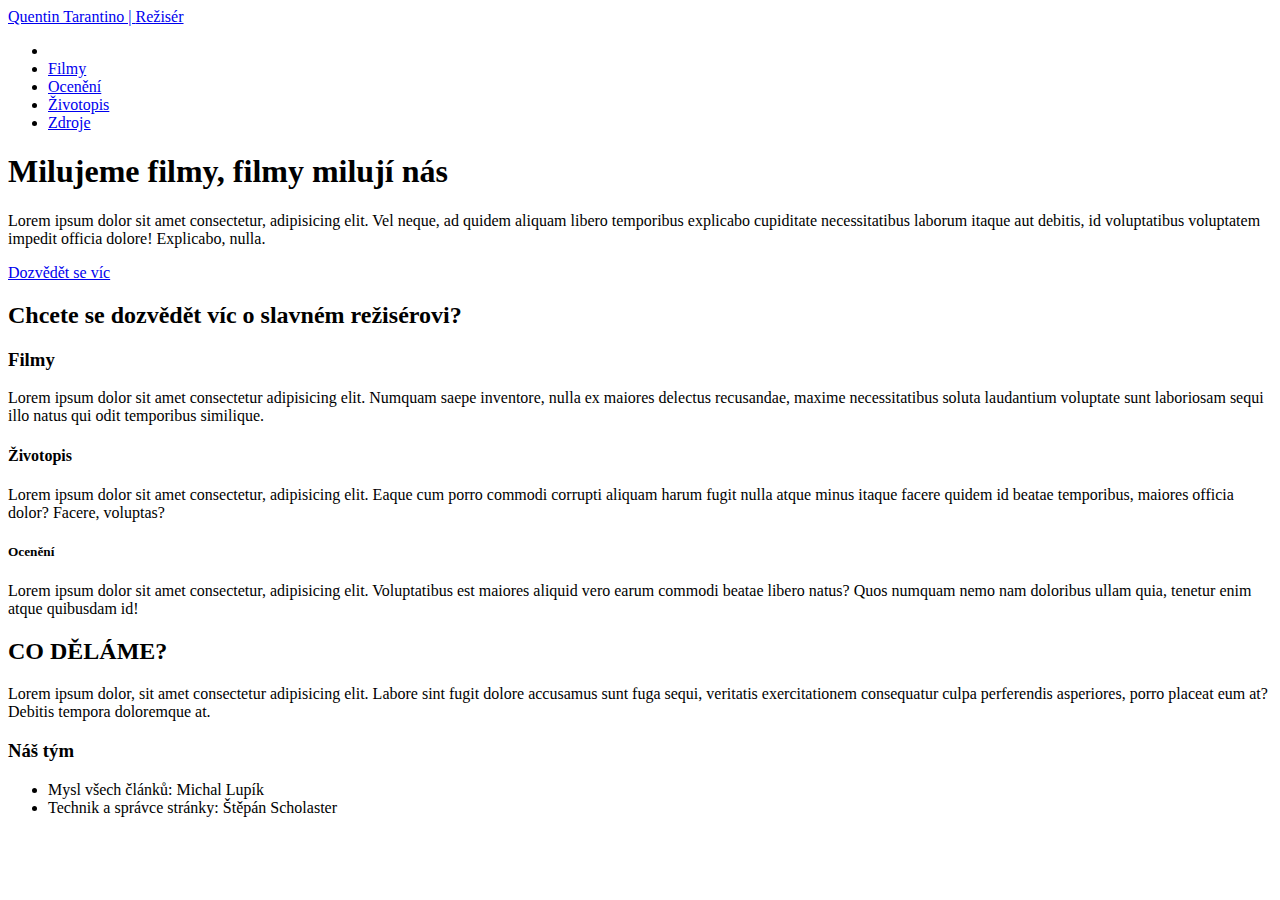
==== index.html @ e6eefcb1 "Add files via upload" ====
<!DOCTYPE html>
<html lang="cs">
<head>
    <meta charset="UTF-8">
    <meta name="viewport" content="width=device-width, initial-scale=1.0">
    <title> Quentin Tarantino | Režisér</title>
    <link rel="stylesheet" href="https://cdnjs.cloudflare.com/ajax/libs/font-awesome/6.4.2/css/all.min.css" 
    integrity="sha512-z3gLpd7yknf1YoNbCzqRKc4qyor8gaKU1qmn+CShxbuBusANI9QpRohGBreCFkKxLhei6S9CQXFEbbKuqLg0DA==" 
    crossorigin="anonymous" referrerpolicy="no-referrer" >
    <link rel="stylesheet" href="./css/style.css">
</head>
<body id="home">
    <nav id="navbar">
        <div id="logo"><a href="index.html"><i class="fa-solid fa-film-open text-primary"></i>Quentin Tarantino | <span 
        class="text primary"> Režisér</span></a></div>
        <ul>
            <li><a href="#home"><i class="fa-solid fa-film"></i></a></li>
            <li><a href="#filmy">Filmy</a></li>
            <li><a href="ocenění">Ocenění</a></li>
            <li><a href="životopis">Životopis</a></li>
            <li><a href="zdroje">Zdroje</a></li>
        </ul>
    </nav>
<div id="showcase">
    <div class="showcase-content">
        <h1 class="l-heading">Milujeme filmy, filmy milují nás</h1>
        <p class="lead">
            Lorem ipsum dolor sit amet consectetur, adipisicing elit. Vel neque, ad quidem aliquam libero temporibus explicabo cupiditate necessitatibus laborum itaque aut debitis, id voluptatibus voluptatem impedit officia dolore! Explicabo, nulla.
        </p>
        <a href="#what" class="btn">Dozvědět se víc</a>
    </div>
</div>
<section id="what" class="bg-light py-1">
    <div class="container">
        <h2 class="m-heading text center">
            <span class="text-primary">Chcete</span> se dozvědět víc o slavném režisérovi?
        </h2>
        <div class="items">
            <div class="item">
                <i class="fas fa-film fa-2x"></i>
                <div>
                    <h3>Filmy</h3>
                    <p>
                        Lorem ipsum dolor sit amet consectetur adipisicing elit. Numquam saepe inventore, nulla ex maiores delectus recusandae, maxime necessitatibus soluta laudantium voluptate sunt laboriosam sequi illo natus qui odit temporibus similique.
                    </p>
        <div class="items">
            <div class="item">
                 <i class="fas fa-person fa-2x"></i>
                 <div>
                     <h4>Životopis</h4>
                    <p>
                        Lorem ipsum dolor sit amet consectetur, adipisicing elit. Eaque cum porro commodi corrupti aliquam harum fugit nulla atque minus itaque facere quidem id beatae temporibus, maiores officia dolor? Facere, voluptas?
                    </p>
        <div class="items">
            <div class="item">
                    <i class="fas fa-trophy fa-2x"></i>
                    <div>
                        <h5>Ocenění</h5>
                        <p>
                            Lorem ipsum dolor sit amet consectetur, adipisicing elit. Voluptatibus est maiores aliquid vero earum commodi beatae libero natus? Quos numquam nemo nam doloribus ullam quia, tenetur enim atque quibusdam id!
                        </p>
</section>
<section id="who">
<div class="who-img"></div>
<div class="who-text bg-dark p-2">
    <h2 class="m-heading">
        <span class="text-primary">CO</span> DĚLÁME?
    </h2>
    <p>
        Lorem ipsum dolor, sit amet consectetur adipisicing elit. Labore sint fugit dolore accusamus sunt fuga sequi, veritatis exercitationem consequatur culpa perferendis asperiores, porro placeat eum at? Debitis tempora doloremque at.
    </p>
    <h3>Náš tým</h3>
    <ul class="list">
    <li>Mysl všech článků: Michal Lupík</li>
    <li>Technik a správce stránky: Štěpán Scholaster</li>
    </ul>
</div>
<footer id="main-footer" class="bg-dark text-center py-1"></footer>
</section>
</body>
</html>
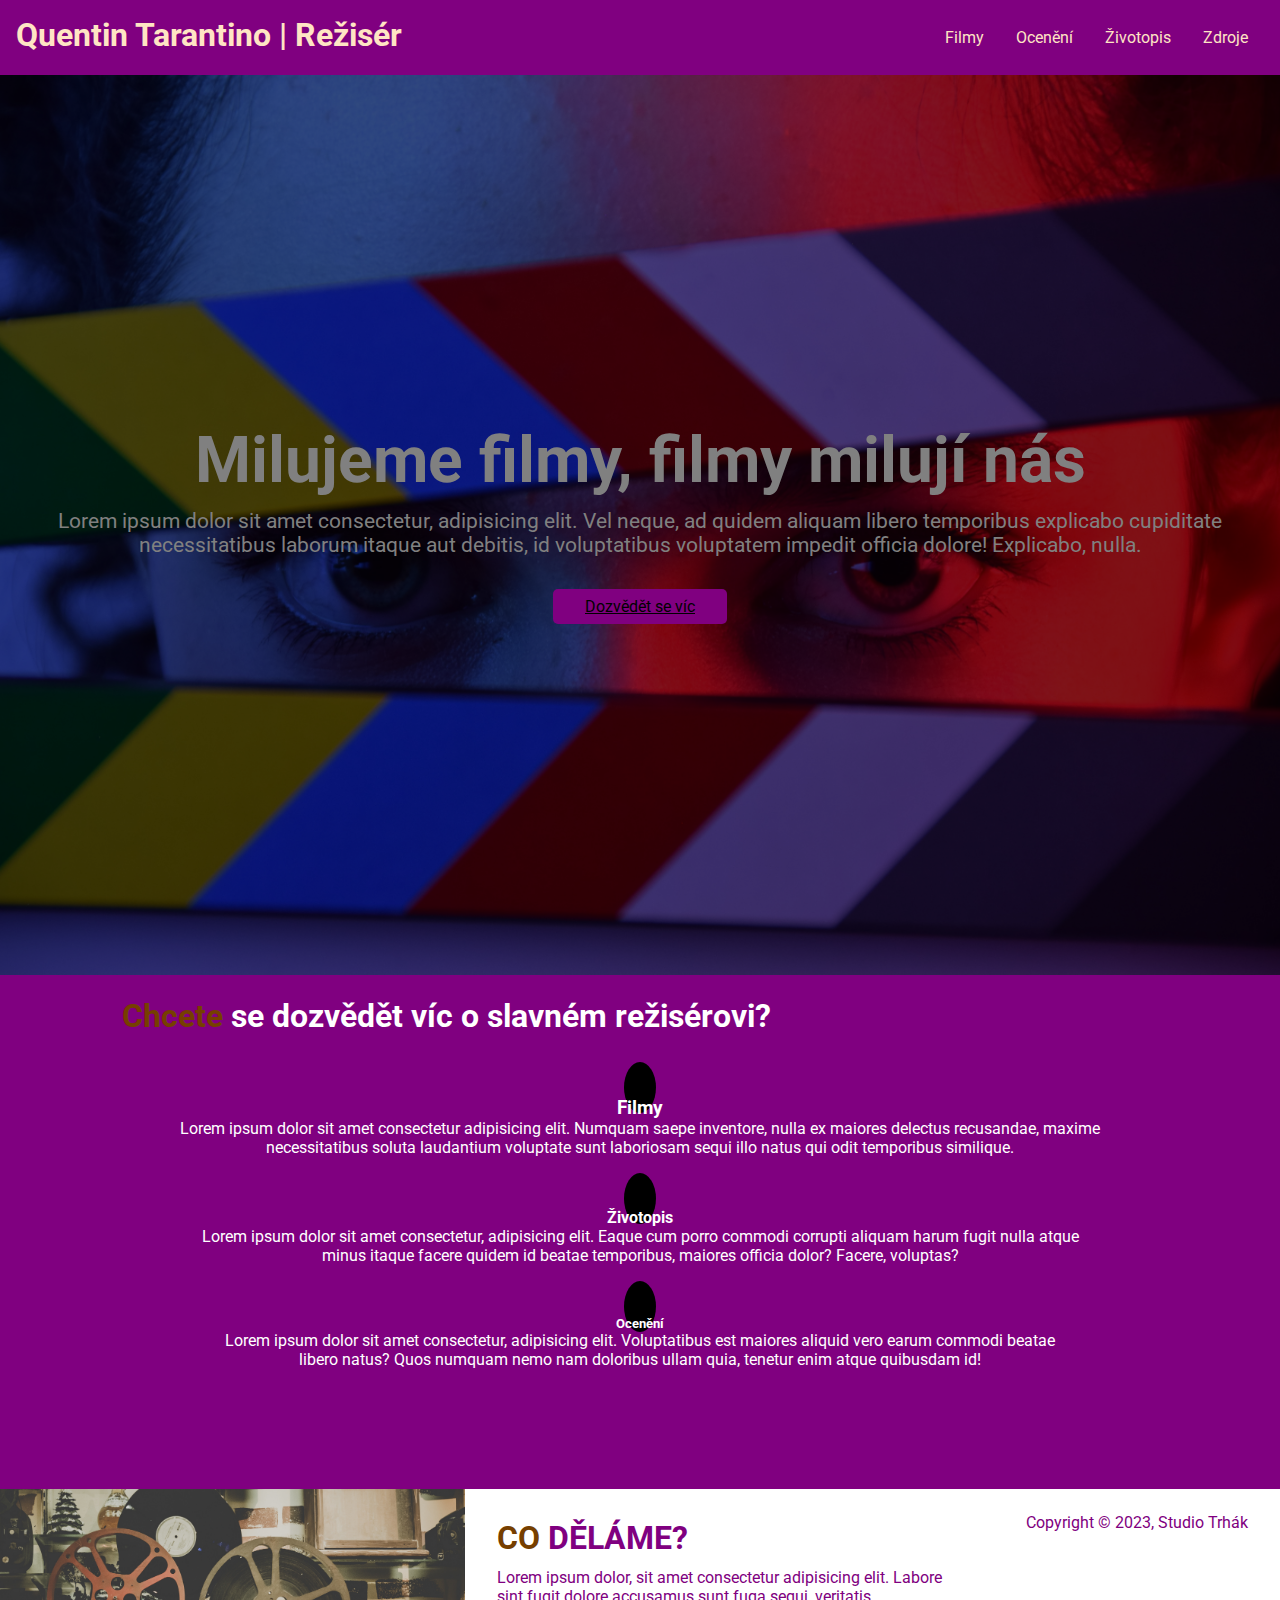
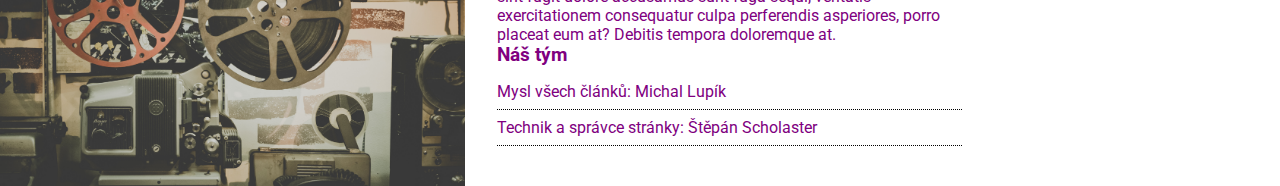
==== commit 6de4e65c: "Add files via upload" ====
--- a/index.html
+++ b/index.html
@@ -75,7 +75,16 @@
     <li>Technik a správce stránky: Štěpán Scholaster</li>
     </ul>
 </div>
-<footer id="main-footer" class="bg-dark text-center py-1"></footer>
+<footer id="main-footer" class="bg-dark text-center py-1">
+    <div class="container">
+        <p>Copyright &copy; 2023, Studio Trhák</p>
+    </div>
+</footer>
+<script
+  src="https://code.jquery.com/jquery-3.7.1.js"
+  integrity="sha256-eKhayi8LEQwp4NKxN+CfCh+3qOVUtJn3QNZ0TciWLP4="
+  crossorigin="anonymous">
+</script>
 </section>
 </body>
 </html>
--- a/css/style.css
+++ b/css/style.css
@@ -0,0 +1,187 @@
+@import url('https://fonts.googleapis.com/css2?family=Roboto&display=swap');
+
+* {
+    margin: 0;
+    padding: 0;
+    box-sizing: border-box;
+}
+
+body {
+    font-family: "Roboto" , sans-serif;
+}
+#logo { 
+    font-weight: bold;
+    font-size: 2rem;
+
+}
+.text-primary  {
+    color: rgb(118, 63, 0);
+}
+
+#navbar {
+    background-color: purple;
+    color: aqua;
+    display: flex;
+    justify-content: space-between;
+    padding: 1rem;
+    flex-wrap: wrap;
+}
+#navbar a {
+    color: bisque;
+    text-decoration: none;
+}
+
+#navbar ul {
+    display: flex;
+    list-style: none;
+    align-items: center;
+}
+
+#navbar ul li {
+    padding: 0.75rem;
+    margin: 0 0.25rem;
+}
+
+#navbar ul li a:hover {
+    background-color: rgb(100, 151, 28);
+    border-radius: 5px;
+    color: black;
+}
+
+@media only screen and (max-width: 700px) {
+    #navbar ul {
+        margin-top: 1rem;
+    }
+}
+#showcase {
+    background: #333 url("../img/showcase.jpg") no-repeat center center/cover; 
+    height: 100vh;
+    width: 100%;
+    color: grey;
+}
+
+#showcase .showcase-content {
+    display: flex;
+    flex-direction: column;
+    text-align: center;
+    justify-content: center;
+    align-items: center;
+    height: 100%;
+    padding: 0 2rem;
+    background-color: rgba(0, 0, 0, 0.5);
+}
+
+.l-heading {
+    font-size: 4rem;
+    margin-bottom: 0.75rem;
+    line-height: 1.1;
+}
+
+.lead {
+    font-size: 1.3rem;
+    margin-bottom: 2rem;
+}
+
+.btn {
+    display: inline-block;
+    color: black;
+    background: purple;
+    padding: 0.5rem 2rem;
+    border: none;
+    border-radius: 5px;
+}
+
+.btn:hover {
+    background: #333;
+    color: black;
+}
+
+.container {
+    max-width: 1100px;
+    margin: auto;
+    padding: 0 2rem;
+    overflow: hidden;
+}
+
+.text-center {
+    text-align: center;
+}
+
+.m-heading {
+    font-size: 2rem;
+    margin-bottom: 0.75rem;
+    line-height: 1.1;
+}
+
+.py-1 {
+    padding: 1.5rem 0;
+}
+.py-2 {
+    padding: 2rem 0;
+}
+.py-3 {
+    padding: 3rem 0;
+}
+
+#what .items {
+    display: flex;
+    padding: 1rem;
+}
+
+#what .item {
+    text-align: center;
+    padding: 1rem;
+}
+
+#what .items .item i {
+    background: black;
+    padding: 1rem;
+    border-radius: 50%;
+    margin-bottom: 1rem;
+}
+
+.bg-light {
+    background:purple ;
+    color: white;
+}
+
+.bg-dark {
+    background: white;
+    color: purple;
+}
+
+.p-1 {
+    padding: 1.5rem;
+}
+
+.p-2 {
+    padding: 2rem;
+}
+
+.p-3 {
+    padding: 3rem;
+}
+
+.list {
+    margin: 0.5rem 0;
+    list-style: none;
+
+
+}
+
+.list li {
+    padding: 0.5rem 0;
+    border-bottom: black dotted 1px;
+}
+
+#who {
+    display: flex;
+}
+
+#who div {
+    flex: 1;
+}
+
+#who .who-img {
+    background: url("../img/movie.jpg") no-repeat center center/cover;
+}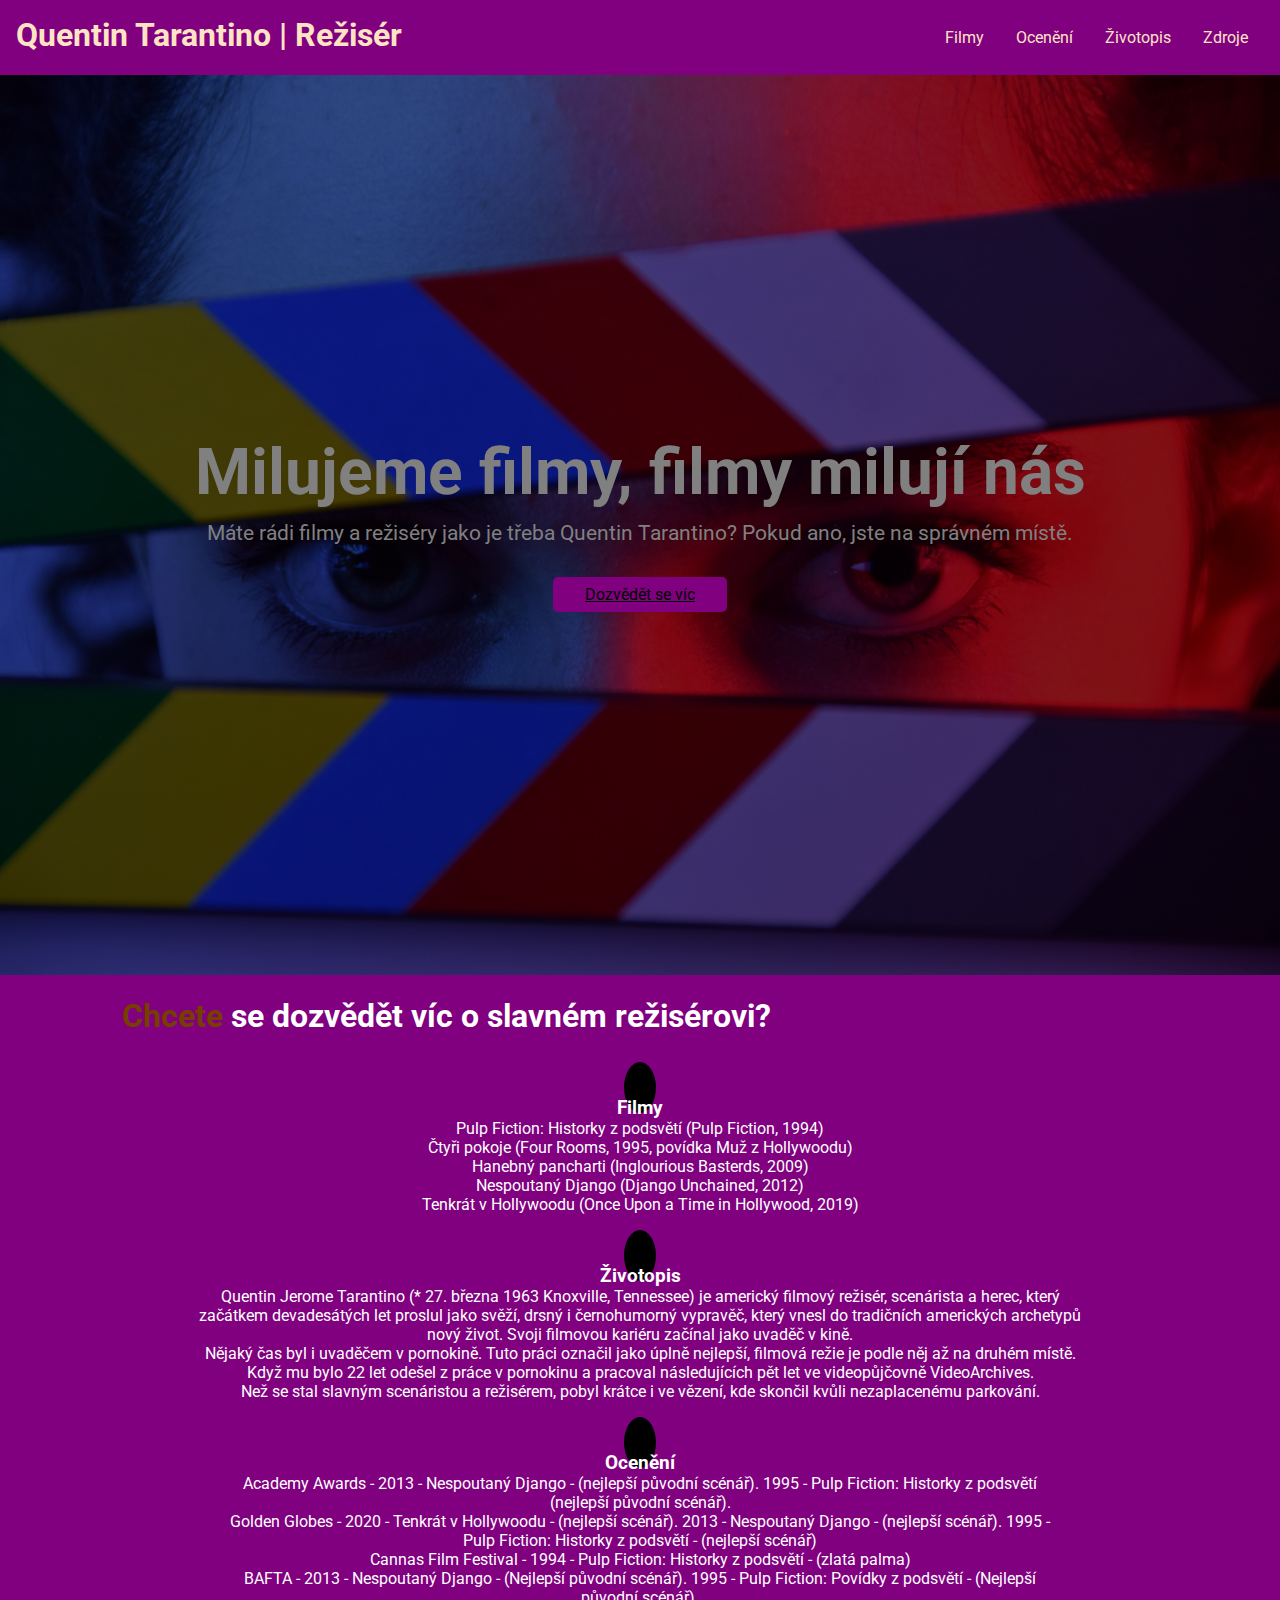
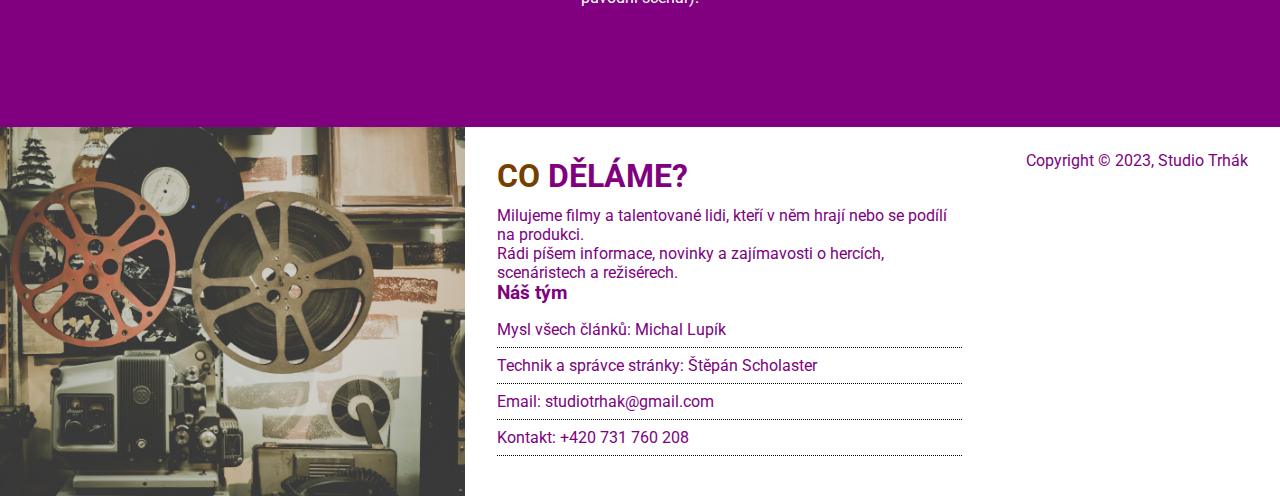
==== commit 6ddd2415: "Add files via upload" ====
--- a/index.html
+++ b/index.html
@@ -25,7 +25,7 @@
     <div class="showcase-content">
         <h1 class="l-heading">Milujeme filmy, filmy milují nás</h1>
         <p class="lead">
-            Lorem ipsum dolor sit amet consectetur, adipisicing elit. Vel neque, ad quidem aliquam libero temporibus explicabo cupiditate necessitatibus laborum itaque aut debitis, id voluptatibus voluptatem impedit officia dolore! Explicabo, nulla.
+            Máte rádi filmy a režiséry jako je třeba Quentin Tarantino? Pokud ano, jste na správném místě.
         </p>
         <a href="#what" class="btn">Dozvědět se víc</a>
     </div>
@@ -41,23 +41,50 @@
                 <div>
                     <h3>Filmy</h3>
                     <p>
-                        Lorem ipsum dolor sit amet consectetur adipisicing elit. Numquam saepe inventore, nulla ex maiores delectus recusandae, maxime necessitatibus soluta laudantium voluptate sunt laboriosam sequi illo natus qui odit temporibus similique.
+                        Pulp Fiction: Historky z podsvětí (Pulp Fiction, 1994)
+                    </p>
+                    <p>
+                        Čtyři pokoje (Four Rooms, 1995, povídka Muž z Hollywoodu)
+                    </p>
+                    <p>
+                        Hanebný pancharti (Inglourious Basterds, 2009)
+                    </p>
+                    <p>
+                        Nespoutaný Django (Django Unchained, 2012)
+                    </p>
+                    <p>
+                        Tenkrát v Hollywoodu (Once Upon a Time in Hollywood, 2019)
                     </p>
         <div class="items">
             <div class="item">
                  <i class="fas fa-person fa-2x"></i>
                  <div>
-                     <h4>Životopis</h4>
+                     <h3>Životopis</h3>
                     <p>
-                        Lorem ipsum dolor sit amet consectetur, adipisicing elit. Eaque cum porro commodi corrupti aliquam harum fugit nulla atque minus itaque facere quidem id beatae temporibus, maiores officia dolor? Facere, voluptas?
+                        Quentin Jerome Tarantino (* 27. března 1963 Knoxville, Tennessee) je americký filmový režisér, scenárista a herec, který začátkem devadesátých let proslul jako svěží, drsný i černohumorný vypravěč, který vnesl do tradičních amerických archetypů nový život.
+                        Svoji filmovou kariéru začínal jako uvaděč v kině. 
+                    <p>
+                        Nějaký čas byl i uvaděčem v pornokině. Tuto práci označil jako úplně nejlepší, filmová režie je podle něj až na druhém místě. Když mu bylo 22 let odešel z práce v pornokinu a pracoval následujících pět let ve videopůjčovně VideoArchives.
+                    </p>
+                    <p>
+                        Než se stal slavným scenáristou a režisérem, pobyl krátce i ve vězení, kde skončil kvůli nezaplacenému parkování.
                     </p>
         <div class="items">
             <div class="item">
                     <i class="fas fa-trophy fa-2x"></i>
                     <div>
-                        <h5>Ocenění</h5>
+                        <h3>Ocenění</h3>
                         <p>
-                            Lorem ipsum dolor sit amet consectetur, adipisicing elit. Voluptatibus est maiores aliquid vero earum commodi beatae libero natus? Quos numquam nemo nam doloribus ullam quia, tenetur enim atque quibusdam id!
+                           Academy Awards - 2013 - Nespoutaný Django - (nejlepší původní scénář). 1995 - Pulp Fiction: Historky z podsvětí (nejlepší původní scénář).
+                        </p>
+                        <p>
+                            Golden Globes - 2020 - Tenkrát v Hollywoodu - (nejlepší scénář). 2013 - Nespoutaný Django - (nejlepší scénář). 1995 - Pulp Fiction: Historky z podsvětí - (nejlepší scénář)
+                        </p>
+                        <p>
+                            Cannas Film Festival - 1994 - Pulp Fiction: Historky z podsvětí - (zlatá palma)
+                        </p>
+                        <p>
+                            BAFTA - 2013 - Nespoutaný Django - (Nejlepší původní scénář). 1995 - Pulp Fiction: Povídky z podsvětí - (Nejlepší původní scénář).
                         </p>
 </section>
 <section id="who">
@@ -67,12 +94,17 @@
         <span class="text-primary">CO</span> DĚLÁME?
     </h2>
     <p>
-        Lorem ipsum dolor, sit amet consectetur adipisicing elit. Labore sint fugit dolore accusamus sunt fuga sequi, veritatis exercitationem consequatur culpa perferendis asperiores, porro placeat eum at? Debitis tempora doloremque at.
+        Milujeme filmy a talentované lidi, kteří v něm hrají nebo se podílí na produkci.
+    </p>
+    <p>
+        Rádi píšem informace, novinky a zajímavosti o hercích, scenáristech a režisérech.
     </p>
     <h3>Náš tým</h3>
     <ul class="list">
     <li>Mysl všech článků: Michal Lupík</li>
     <li>Technik a správce stránky: Štěpán Scholaster</li>
+    <li>Email: studiotrhak@gmail.com</li>
+    <li>Kontakt: +420 731 760 208</li>
     </ul>
 </div>
 <footer id="main-footer" class="bg-dark text-center py-1">
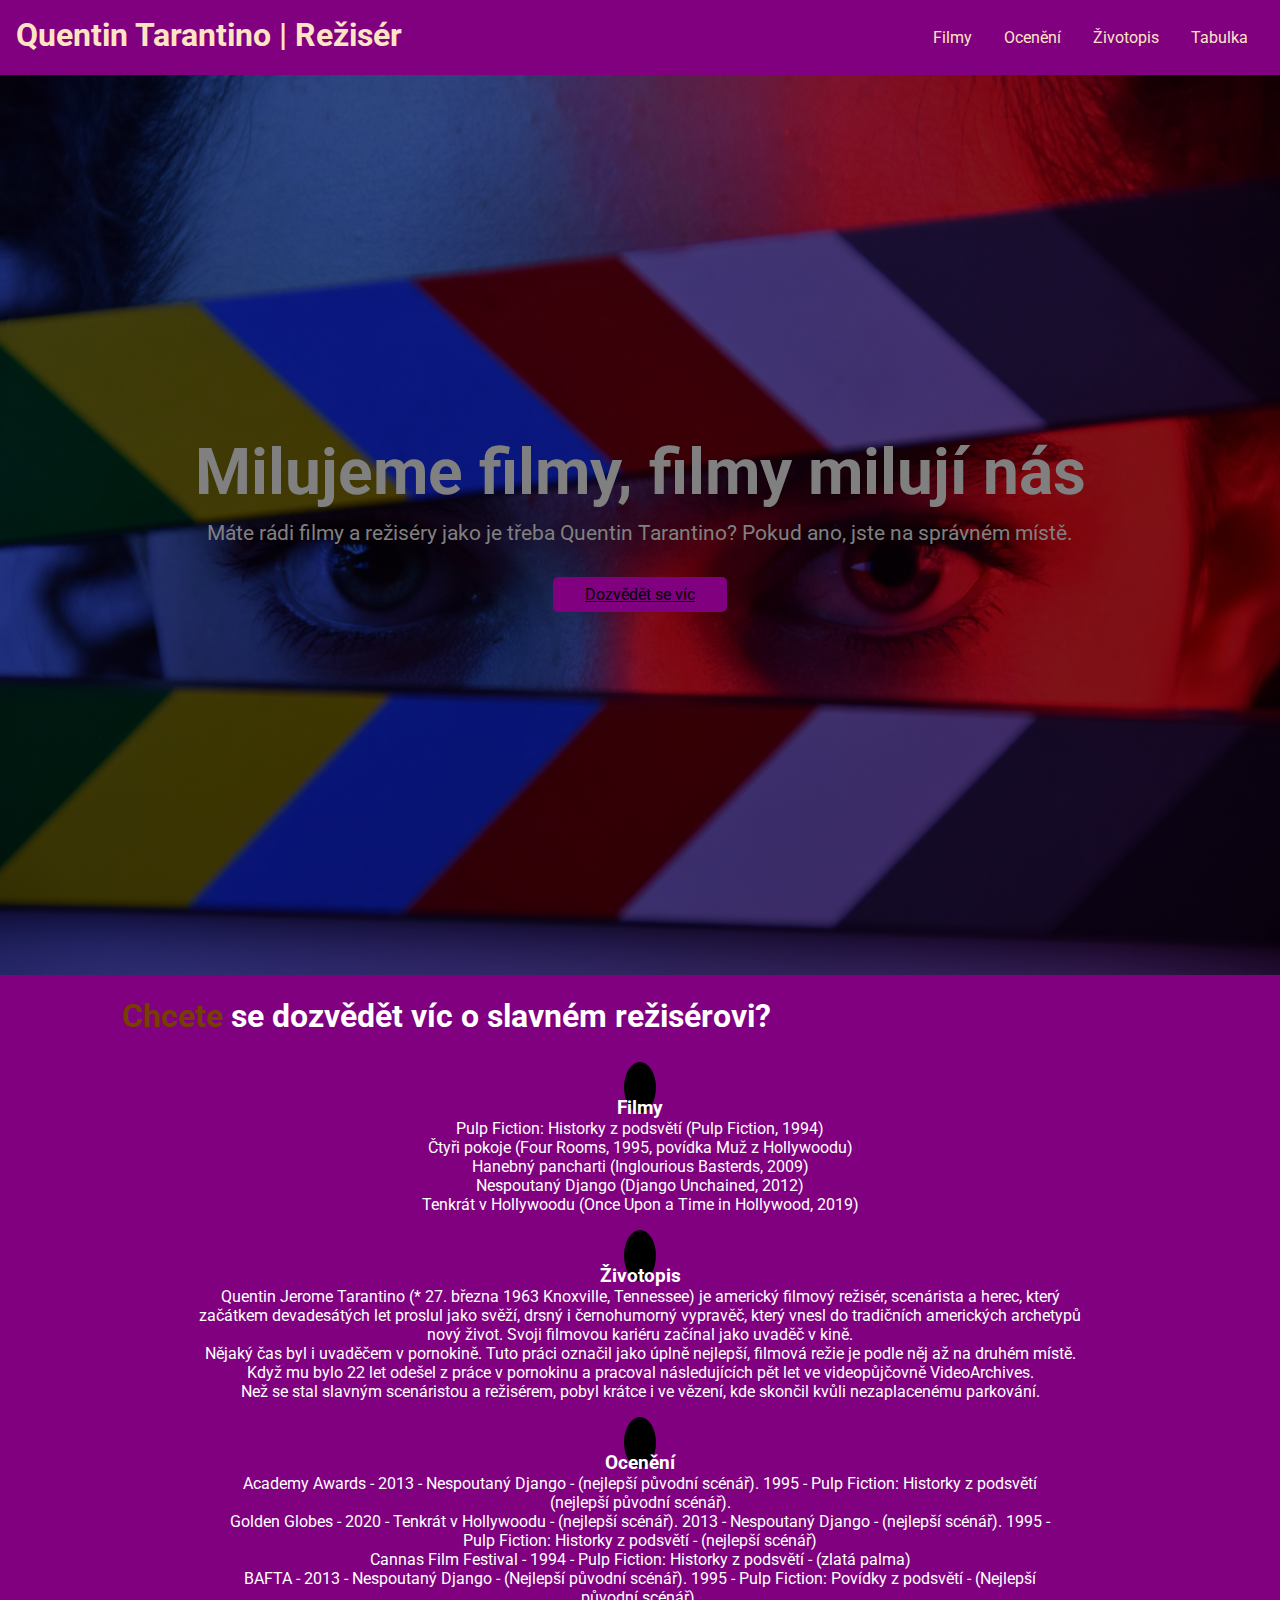
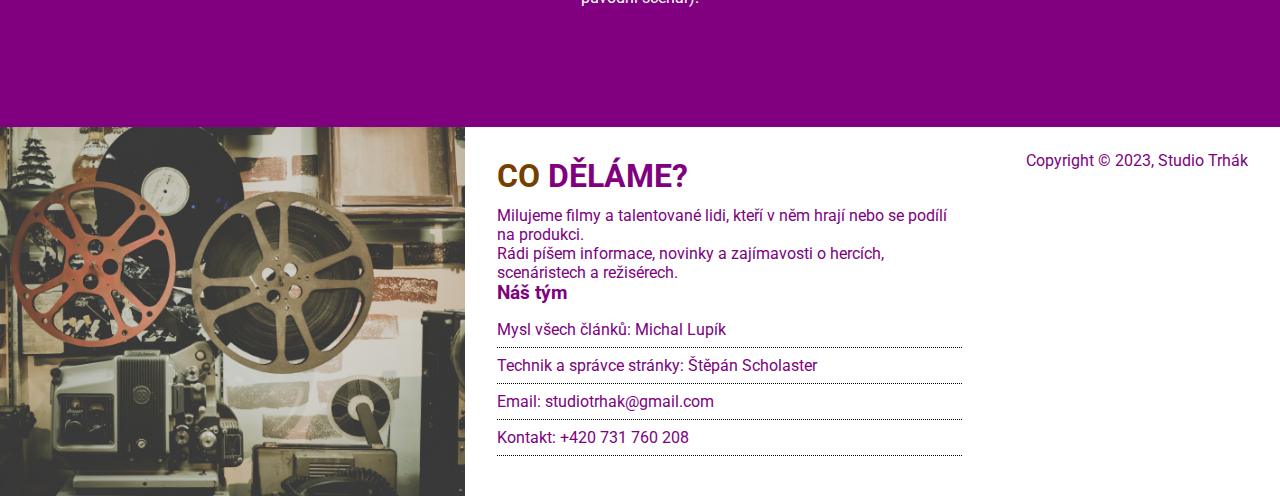
==== commit ebfd46da: "Add files via upload" ====
--- a/index.html
+++ b/index.html
@@ -18,7 +18,7 @@
             <li><a href="#filmy">Filmy</a></li>
             <li><a href="ocenění">Ocenění</a></li>
             <li><a href="životopis">Životopis</a></li>
-            <li><a href="zdroje">Zdroje</a></li>
+            <li><a href="tabulka.html">Tabulka</a></li>
         </ul>
     </nav>
 <div id="showcase">
@@ -86,6 +86,8 @@
                         <p>
                             BAFTA - 2013 - Nespoutaný Django - (Nejlepší původní scénář). 1995 - Pulp Fiction: Povídky z podsvětí - (Nejlepší původní scénář).
                         </p>
+        </div>
+            </div>
 </section>
 <section id="who">
 <div class="who-img"></div>
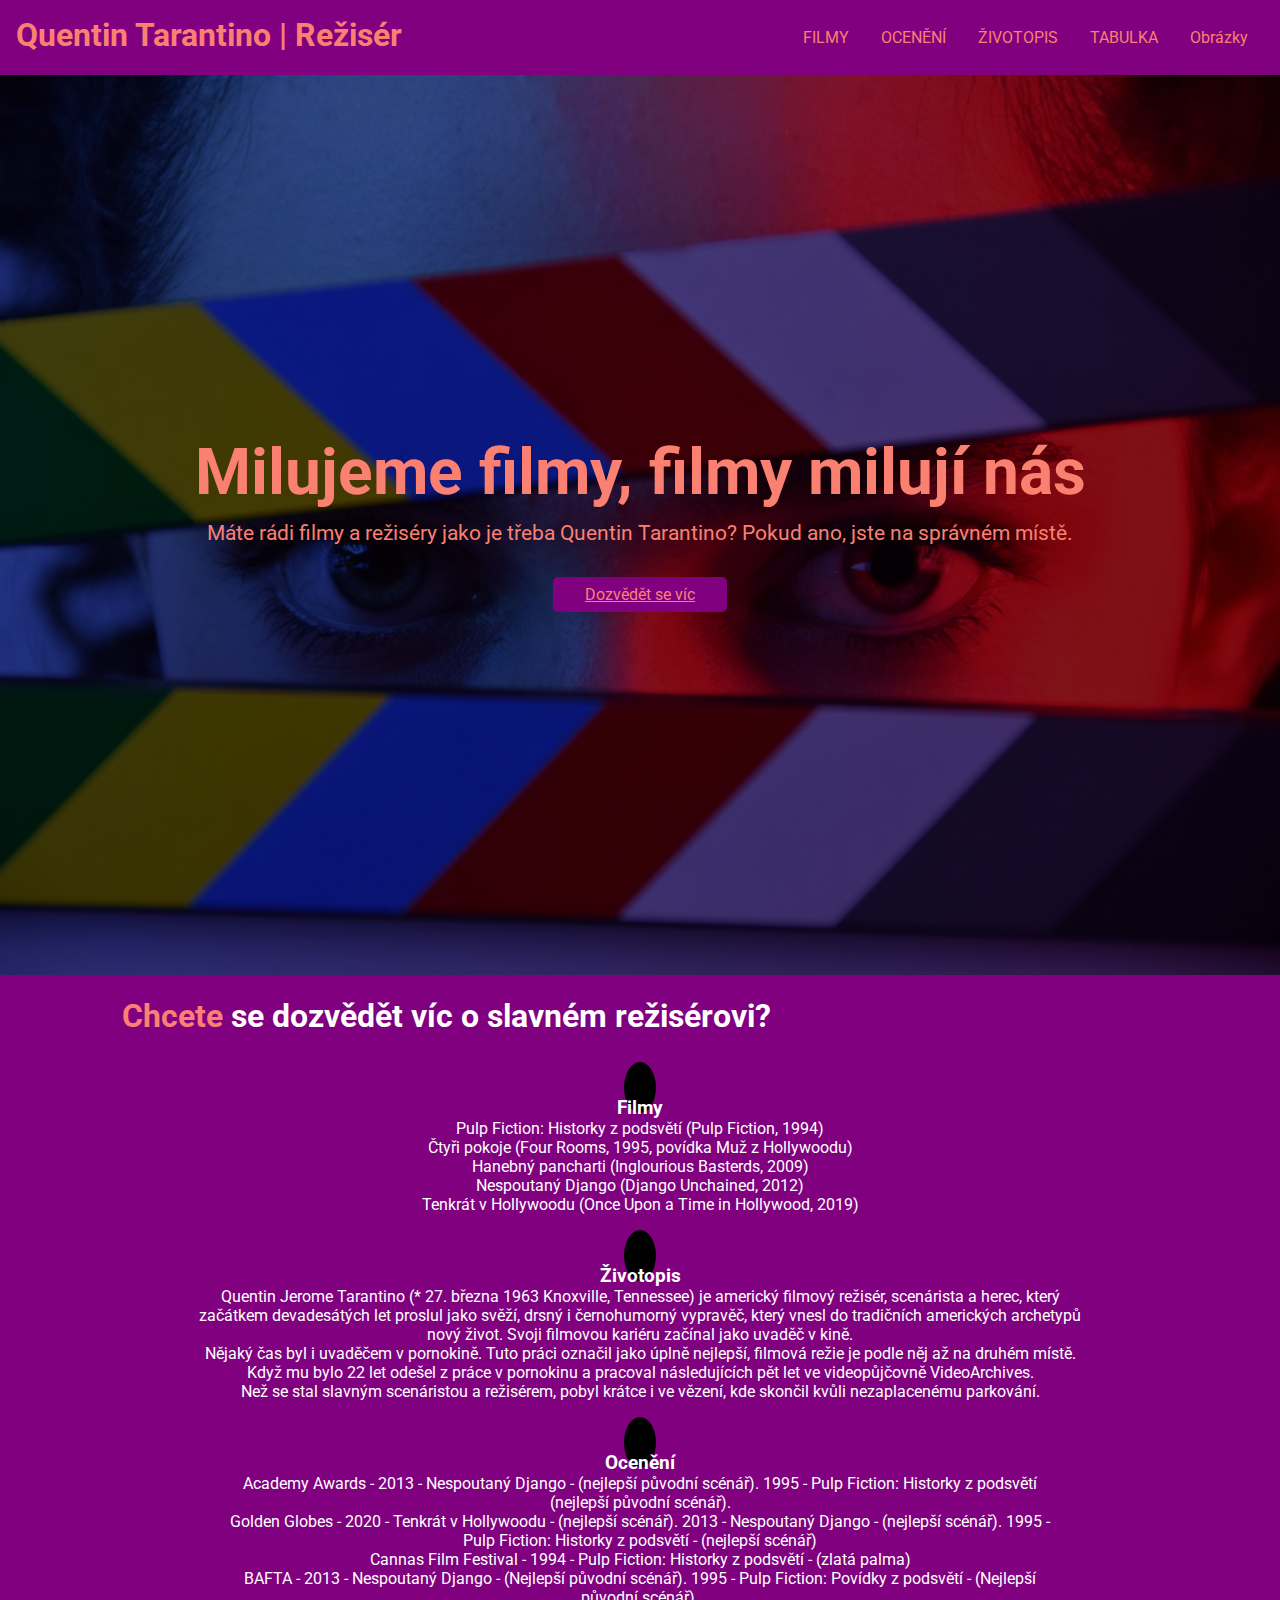
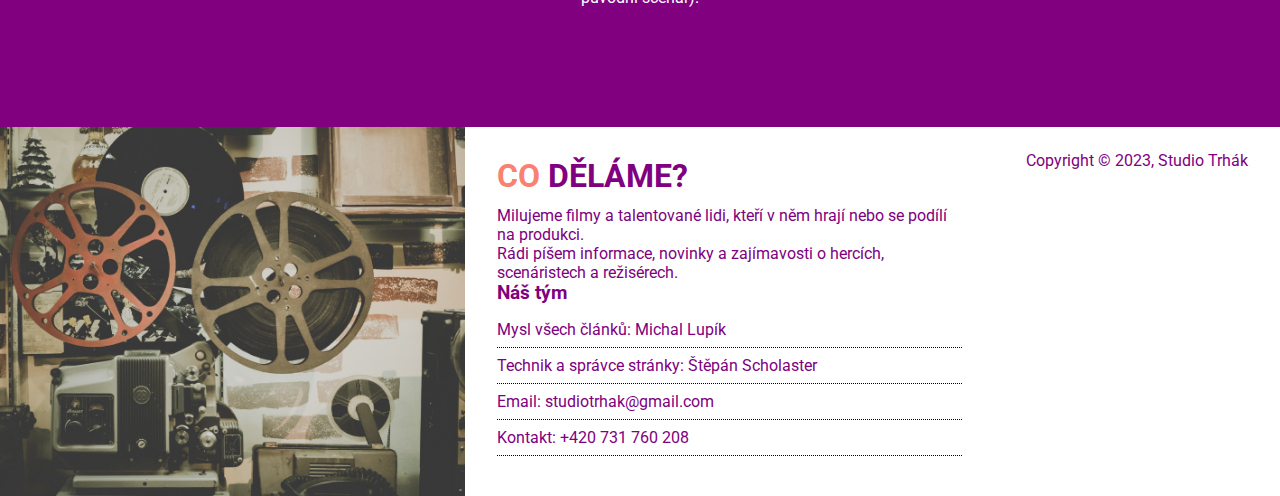
==== commit e9ee5395: "Add files via upload" ====
--- a/index.html
+++ b/index.html
@@ -14,11 +14,12 @@
         <div id="logo"><a href="index.html"><i class="fa-solid fa-film-open text-primary"></i>Quentin Tarantino | <span 
         class="text primary"> Režisér</span></a></div>
         <ul>
-            <li><a href="#home"><i class="fa-solid fa-film"></i></a></li>
-            <li><a href="#filmy">Filmy</a></li>
-            <li><a href="ocenění">Ocenění</a></li>
-            <li><a href="životopis">Životopis</a></li>
-            <li><a href="tabulka.html">Tabulka</a></li>
+            <li><a href="#home"><i class="fa-solid fa-home"></i></a></li>
+            <li><a href="#filmy">FILMY     <i class="fa-solid fa-film"></i></a></li>
+            <li><a href="#ocenění">OCENĚNÍ   <i class="fa-solid fa-trophy"></i></a></li>
+            <li><a href="životopis">ŽIVOTOPIS    <i class="fa-solid fa-person"></i></a></li>
+            <li><a href="tabulka.html">TABULKA    <i class="fa-solid fa-folder"></i></a></li>
+            <li><a href="obrazky.html">Obrázky   <i class="fa-solid fa-camera"></i></a></li>
         </ul>
     </nav>
 <div id="showcase">
--- a/css/style.css
+++ b/css/style.css
@@ -15,7 +15,7 @@
 
 }
 .text-primary  {
-    color: rgb(118, 63, 0);
+    color: salmon;
 }
 
 #navbar {
@@ -27,7 +27,7 @@
     flex-wrap: wrap;
 }
 #navbar a {
-    color: bisque;
+    color: salmon;
     text-decoration: none;
 }
 
@@ -57,7 +57,7 @@
     background: #333 url("../img/showcase.jpg") no-repeat center center/cover; 
     height: 100vh;
     width: 100%;
-    color: grey;
+    color: salmon;
 }
 
 #showcase .showcase-content {
@@ -84,7 +84,7 @@
 
 .btn {
     display: inline-block;
-    color: black;
+    color: salmon;
     background: purple;
     padding: 0.5rem 2rem;
     border: none;
@@ -184,4 +184,159 @@
 
 #who .who-img {
     background: url("../img/movie.jpg") no-repeat center center/cover;
+}
+
+#footer a {
+    color: purple;
+    text-decoration: none;
+
+}
+
+#nastroje .items {
+    display: flex;
+    justify-content: space-around;
+    flex-wrap: wrap;
+}
+
+#nastroje .item {
+    position: relative;
+    background-color: purple;
+    padding: 0.3rem;
+    margin-bottom: 2rem;
+}
+
+#nastroje .item:hover .overlay {
+    width: 100%;
+}
+
+
+#nastroje .image {
+    width: 400px;
+}
+
+#nastroje .overlay {
+    position: absolute;
+    bottom: 0;
+    left: 0;
+    right: 0;
+    background-color: var(--primary-color);
+    overflow: hidden;
+    width: 0;
+    height: 100%;
+    transition: .5s ease;
+}
+
+#nastroje .text {
+    white-space: nowrap;
+    color: white;
+    font-size: 20px;
+    position: absolute;
+    overflow: hidden;
+    top: 50%;
+    left: 50%;
+    transform: translate(-50%, -50%);
+    -ms-transform: translate(-50%, -50%);
+}
+
+.my-table {
+    width: 100%;
+    border-collapse: collapse;
+
+}
+
+.my-table td,
+.my-table th {
+    border: 1px solid black;
+    padding: 8px;
+}
+
+.my-table tr:nth-child(even) {
+    background-color: gray;
+}
+
+.my-table tr:hover {
+    background-color: purple
+}
+
+.my-table th {
+    padding-top: 12px;
+    padding-bottom: 12px;
+    text-align: left;
+    background-color: var(--primary-color);
+    color: black;
+}
+
+label,
+input,
+legend,
+textarea {
+    margin: 1rem;
+    padding: 1rem;
+
+}
+
+label {
+    color: var(--primary-color);
+    font-weight: bold;
+
+}
+
+input,
+textarea {
+    box-shadow: rgba(0, 0, 0, 0.35) 0px 5px 10px;
+    border: none;
+    background-color: transparent;
+}
+
+input[type="text"],
+input[type="url"],
+textarea {
+    width: 95%;
+}
+
+input[type="radio"] {
+    box-shadow: none;
+}
+
+
+#parallax {
+    /* The image used */
+    background-image: url("../img/bg-parallax.jpg");
+    height: 400px;
+
+    /* Create the parallax scrolling effect */
+    background-attachment: fixed;
+    background-position: center;
+    background-repeat: no-repeat;
+    background-size: cover;
+}
+
+#parallax .content {
+    display: flex;
+    flex-direction: column;
+    text-align: center;
+    justify-content: center;
+    align-items: center;
+    height: 100%;
+    padding: 0 2rem;
+    background-color: rgba(255, 255, 255, 0.5);
+}
+
+#parallax .content h2 {
+    background-color: purple;
+    padding: 0.5rem;
+}
+
+@media only screen and (max-width: 600px) {
+    #navbar {
+        flex-wrap: wrap;
+        justify-content: center;
+    }
+
+    h1 {
+        margin-bottom: 1rem;
+        font-size: 3rem;
+    }
+
+    
 }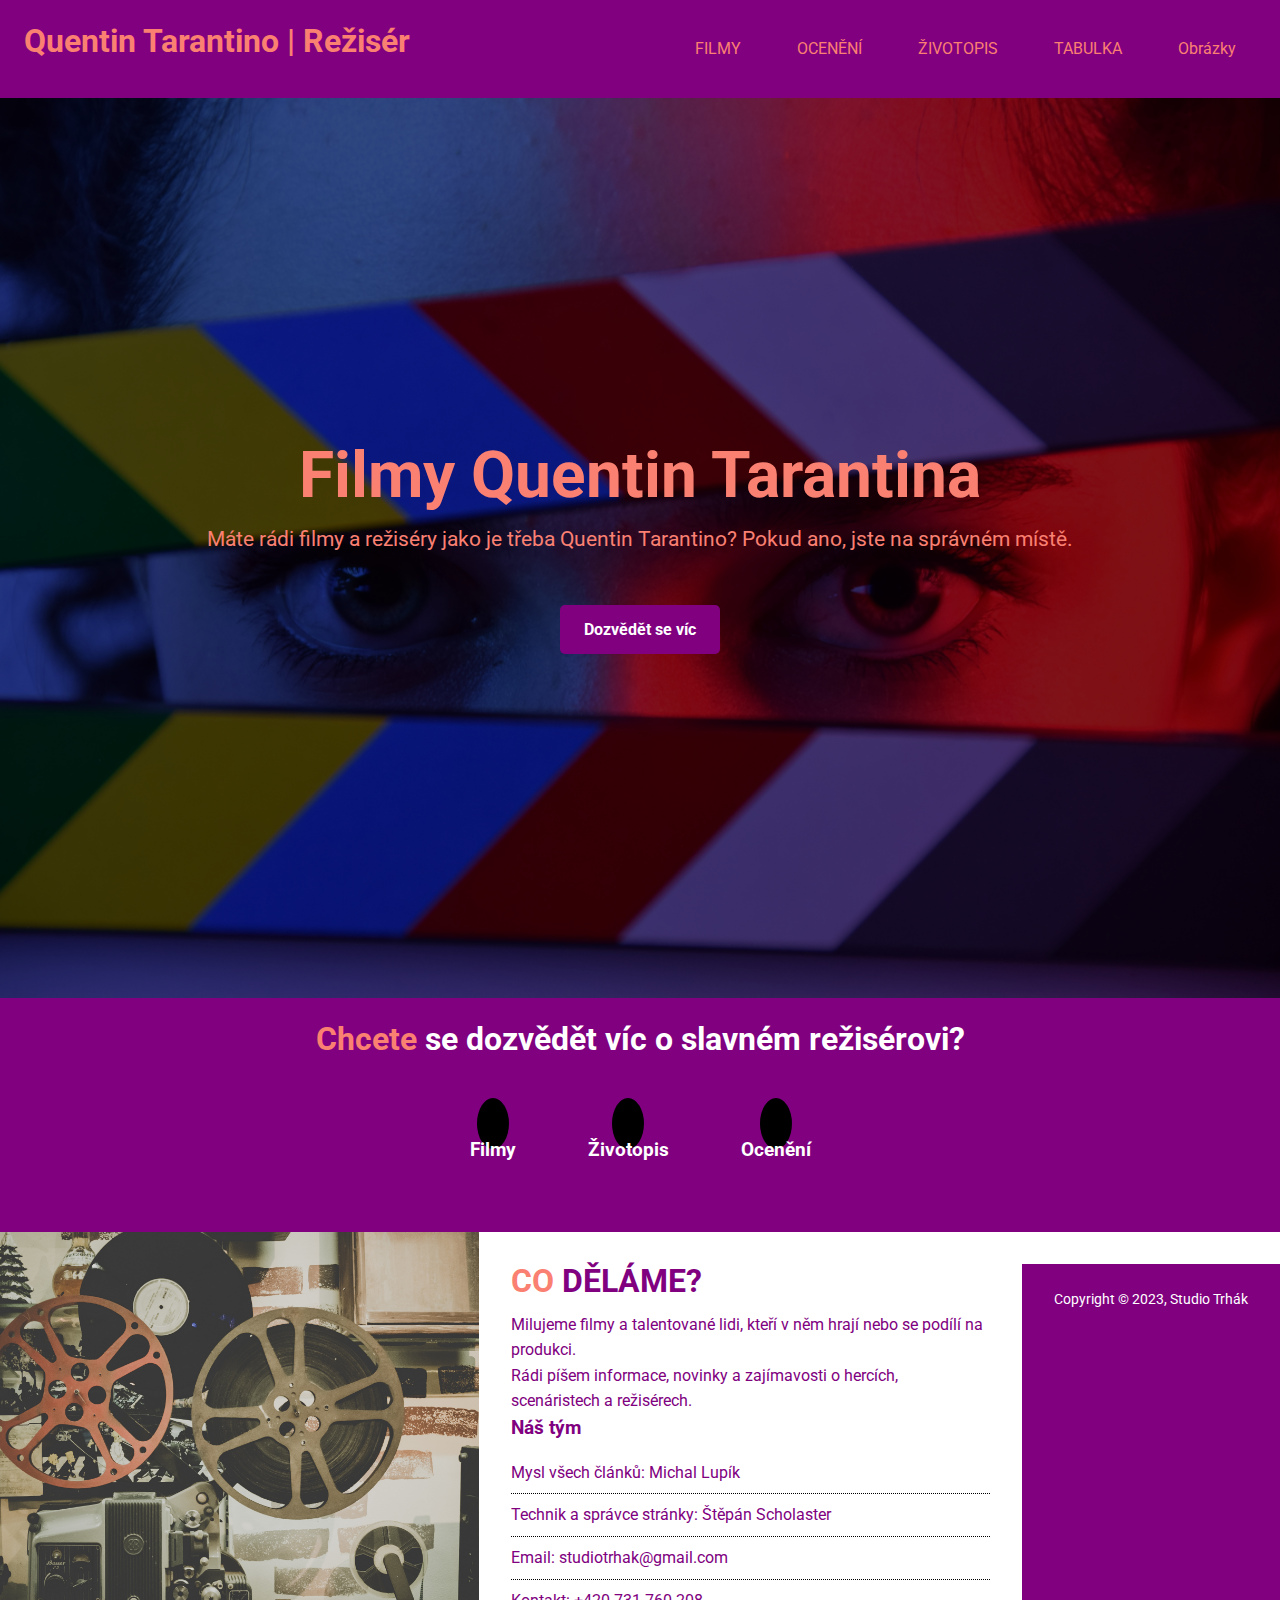
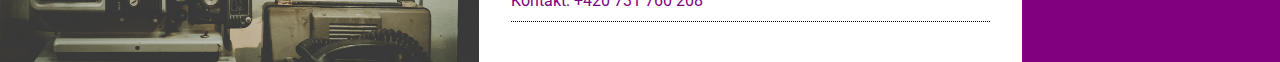
==== commit 4e68fefa: "Add files via upload" ====
--- a/index.html
+++ b/index.html
@@ -15,16 +15,16 @@
         class="text primary"> Režisér</span></a></div>
         <ul>
             <li><a href="#home"><i class="fa-solid fa-home"></i></a></li>
-            <li><a href="#filmy">FILMY     <i class="fa-solid fa-film"></i></a></li>
-            <li><a href="#ocenění">OCENĚNÍ   <i class="fa-solid fa-trophy"></i></a></li>
-            <li><a href="životopis">ŽIVOTOPIS    <i class="fa-solid fa-person"></i></a></li>
+            <li><a href="filmy.html">FILMY <i class="fa-solid fa-film"></i></a></li>
+            <li><a href="oceneni.html">OCENĚNÍ <i class="fa-solid fa-trophy"></i></a></li>
+            <li><a href="zivotopis.html">ŽIVOTOPIS <i class="fa-solid fa-person"></i></a></li>
             <li><a href="tabulka.html">TABULKA    <i class="fa-solid fa-folder"></i></a></li>
             <li><a href="obrazky.html">Obrázky   <i class="fa-solid fa-camera"></i></a></li>
         </ul>
     </nav>
 <div id="showcase">
     <div class="showcase-content">
-        <h1 class="l-heading">Milujeme filmy, filmy milují nás</h1>
+        <h1 class="l-heading">Filmy Quentin Tarantina</h1>
         <p class="lead">
             Máte rádi filmy a režiséry jako je třeba Quentin Tarantino? Pokud ano, jste na správném místě.
         </p>
@@ -32,64 +32,34 @@
     </div>
 </div>
 <section id="what" class="bg-light py-1">
-    <div class="container">
-        <h2 class="m-heading text center">
+    <div class="container text-center">
+        <h2 class="m-heading text-center">
             <span class="text-primary">Chcete</span> se dozvědět víc o slavném režisérovi?
         </h2>
         <div class="items">
             <div class="item">
                 <i class="fas fa-film fa-2x"></i>
                 <div>
-                    <h3>Filmy</h3>
-                    <p>
-                        Pulp Fiction: Historky z podsvětí (Pulp Fiction, 1994)
-                    </p>
-                    <p>
-                        Čtyři pokoje (Four Rooms, 1995, povídka Muž z Hollywoodu)
-                    </p>
-                    <p>
-                        Hanebný pancharti (Inglourious Basterds, 2009)
-                    </p>
-                    <p>
-                        Nespoutaný Django (Django Unchained, 2012)
-                    </p>
-                    <p>
-                        Tenkrát v Hollywoodu (Once Upon a Time in Hollywood, 2019)
-                    </p>
-        <div class="items">
+                    <h3><a href="filmy.html" class="link">Filmy</a></h3>
+                </div>
+            </div>
             <div class="item">
-                 <i class="fas fa-person fa-2x"></i>
-                 <div>
-                     <h3>Životopis</h3>
-                    <p>
-                        Quentin Jerome Tarantino (* 27. března 1963 Knoxville, Tennessee) je americký filmový režisér, scenárista a herec, který začátkem devadesátých let proslul jako svěží, drsný i černohumorný vypravěč, který vnesl do tradičních amerických archetypů nový život.
-                        Svoji filmovou kariéru začínal jako uvaděč v kině. 
-                    <p>
-                        Nějaký čas byl i uvaděčem v pornokině. Tuto práci označil jako úplně nejlepší, filmová režie je podle něj až na druhém místě. Když mu bylo 22 let odešel z práce v pornokinu a pracoval následujících pět let ve videopůjčovně VideoArchives.
-                    </p>
-                    <p>
-                        Než se stal slavným scenáristou a režisérem, pobyl krátce i ve vězení, kde skončil kvůli nezaplacenému parkování.
-                    </p>
-        <div class="items">
+                <i class="fas fa-person fa-2x"></i>
+                <div>
+                    <h3><a href="zivotopis.html" class="link">Životopis</a></h3>
+                </div>
+            </div>
             <div class="item">
-                    <i class="fas fa-trophy fa-2x"></i>
-                    <div>
-                        <h3>Ocenění</h3>
-                        <p>
-                           Academy Awards - 2013 - Nespoutaný Django - (nejlepší původní scénář). 1995 - Pulp Fiction: Historky z podsvětí (nejlepší původní scénář).
-                        </p>
-                        <p>
-                            Golden Globes - 2020 - Tenkrát v Hollywoodu - (nejlepší scénář). 2013 - Nespoutaný Django - (nejlepší scénář). 1995 - Pulp Fiction: Historky z podsvětí - (nejlepší scénář)
-                        </p>
-                        <p>
-                            Cannas Film Festival - 1994 - Pulp Fiction: Historky z podsvětí - (zlatá palma)
-                        </p>
-                        <p>
-                            BAFTA - 2013 - Nespoutaný Django - (Nejlepší původní scénář). 1995 - Pulp Fiction: Povídky z podsvětí - (Nejlepší původní scénář).
-                        </p>
+                <i class="fas fa-trophy fa-2x"></i>
+                <div>
+                    <h3><a href="oceneni.html" class="link">Ocenění</a></h3>
+                </div>
+            </div>
         </div>
-            </div>
+    </div>
 </section>
+
+
 <section id="who">
 <div class="who-img"></div>
 <div class="who-text bg-dark p-2">
--- a/css/style.css
+++ b/css/style.css
@@ -339,4 +339,260 @@
     }
 
     
-}+}
+.text-center {
+    text-align: center; /* Zajistí zarovnání textu na střed */
+}
+
+.items {
+    display: flex;
+    justify-content: center; /* Zarovná prvky na střed horizontálně */
+    gap: 20px; /* Mezera mezi položkami */
+    flex-wrap: wrap; /* Umožní zalomení řádku na menších obrazovkách */
+}
+
+.item {
+    text-align: center; /* Zarovná obsah jednotlivých položek na střed */
+    margin: 10px;
+}
+
+.link {
+    text-decoration: none; /* Odstraní podtržení odkazů */
+    color: inherit; /* Zachová původní barvu textu */
+    font-weight: bold; /* Zvýrazní text */
+}
+
+.link:hover {
+    color: #007bff; /* Barva textu při přejetí myší */
+}
+
+
+#biografie h2 {
+    font-size: 2.5rem;
+    color: purple;
+    margin-bottom: 1rem;
+}
+
+#biografie h3 {
+    font-size: 2rem;
+    color: salmon;
+    margin-top: 2rem;
+}
+
+#biografie p {
+    font-size: 1.2rem;
+    line-height: 1.6;
+    color: #333;
+    margin-bottom: 1rem;
+}
+
+
+#biografie .container {
+    background-color: #f9f9f9;
+    border-radius: 8px;
+    padding: 2rem;
+    box-shadow: rgba(0, 0, 0, 0.1) 0px 4px 6px;
+}
+
+#biografie h3 {
+    border-bottom: 2px solid salmon;
+    padding-bottom: 0.5rem;
+}
+
+
+
+.image-container img {
+    border: 3px solid salmon;
+    margin: 1rem auto;
+    display: block;
+}
+
+
+.btn {
+    background-color: purple;
+    color: white;
+    padding: 0.75rem 1.5rem;
+    border-radius: 5px;
+    text-decoration: none;
+    font-weight: bold;
+}
+
+.btn:hover {
+    background-color: salmon;
+    color: black;
+}
+
+#main-footer {
+    background-color: purple;
+    color: white;
+    padding: 1.5rem 0;
+    margin-top: 2rem;
+}
+
+#main-footer p {
+    font-size: 0.9rem;
+    margin: 0;
+}
+
+
+/* Global styles */
+body {
+    font-family: "Roboto", sans-serif;
+    line-height: 1.6;
+    margin: 0;
+    color: #333;
+}
+
+.container {
+    max-width: 1100px;
+    margin: auto;
+    padding: 0 2rem;
+}
+
+.text-center {
+    text-align: center;
+}
+
+/* Navbar styles */
+#navbar {
+    background-color: purple;
+    color: aqua;
+    display: flex;
+    justify-content: space-between;
+    padding: 1rem;
+    flex-wrap: wrap;
+}
+
+#navbar a {
+    color: salmon;
+    text-decoration: none;
+    margin: 0 0.5rem;
+}
+
+#navbar ul {
+    display: flex;
+    list-style: none;
+    align-items: center;
+}
+
+#navbar ul li {
+    margin: 0.5rem;
+}
+
+#navbar ul li a:hover {
+    background-color: rgb(100, 151, 28);
+    border-radius: 5px;
+    color: black;
+}
+
+/* Header styles */
+header {
+    background-color: white;
+    color: purple;
+    padding: 1.5rem 0;
+    border-bottom: 3px solid purple;
+}
+
+header h1 {
+    font-size: 2.5rem;
+    margin-bottom: 0.5rem;
+}
+
+/* Awards section styles */
+#awards {
+    background-color: #f9f9f9;
+    padding: 2rem 0;
+}
+
+#awards h2, #awards h3 {
+    color: purple;
+    margin-bottom: 1rem;
+    text-align: center;
+}
+
+#awards .list {
+    list-style: none;
+    padding: 0;
+    margin: 1rem 0;
+}
+
+#awards .list li {
+    margin-bottom: 0.5rem;
+    font-weight: bold;
+    font-size: 1.1rem;
+}
+
+#awards .list ul {
+    list-style: none;
+    padding-left: 1.5rem;
+    margin-top: 0.5rem;
+}
+
+#awards .list ul li {
+    margin-bottom: 0.5rem;
+    font-weight: normal;
+    font-size: 1rem;
+    line-height: 1.5;
+}
+
+#awards p {
+    font-size: 1.2rem;
+    margin-top: 1rem;
+    text-align: justify;
+}
+
+/* Footer styles */
+#main-footer {
+    background-color: purple;
+    color: white;
+    padding: 1.5rem 0;
+    margin-top: 2rem;
+}
+
+#main-footer p {
+    margin: 0;
+    font-size: 0.9rem;
+}
+
+/* Button styles (if needed) */
+.btn {
+    display: inline-block;
+    background-color: purple;
+    color: white;
+    padding: 0.75rem 1.5rem;
+    text-decoration: none;
+    font-weight: bold;
+    border-radius: 5px;
+    margin-top: 1rem;
+}
+
+.btn:hover {
+    background-color: salmon;
+    color: black;
+}
+
+/* Responsive styles */
+@media (max-width: 768px) {
+    #navbar {
+        flex-direction: column;
+        align-items: center;
+    }
+
+    #navbar ul {
+        flex-direction: column;
+        align-items: center;
+    }
+
+    header h1 {
+        font-size: 2rem;
+    }
+
+    #awards h2, #awards h3 {
+        font-size: 1.8rem;
+    }
+
+    #awards p {
+        font-size: 1rem;
+    }
+}
+
